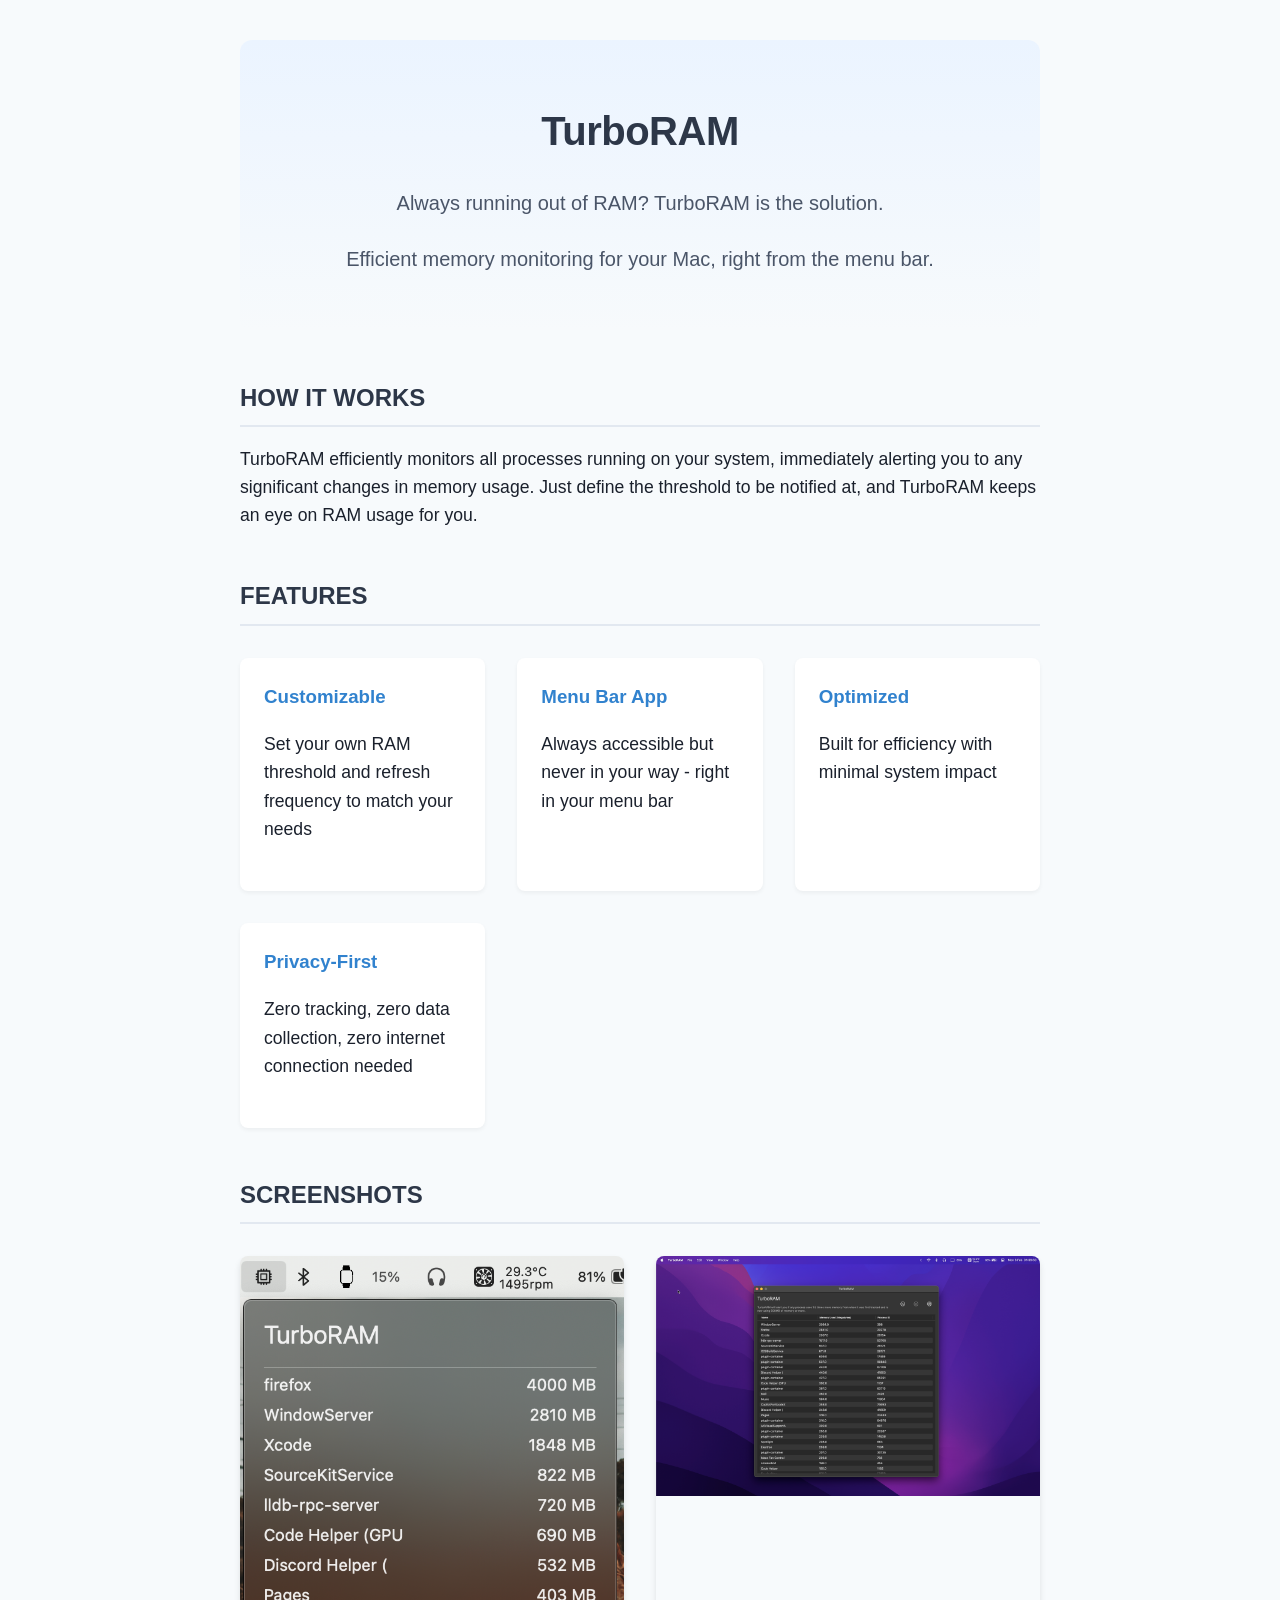
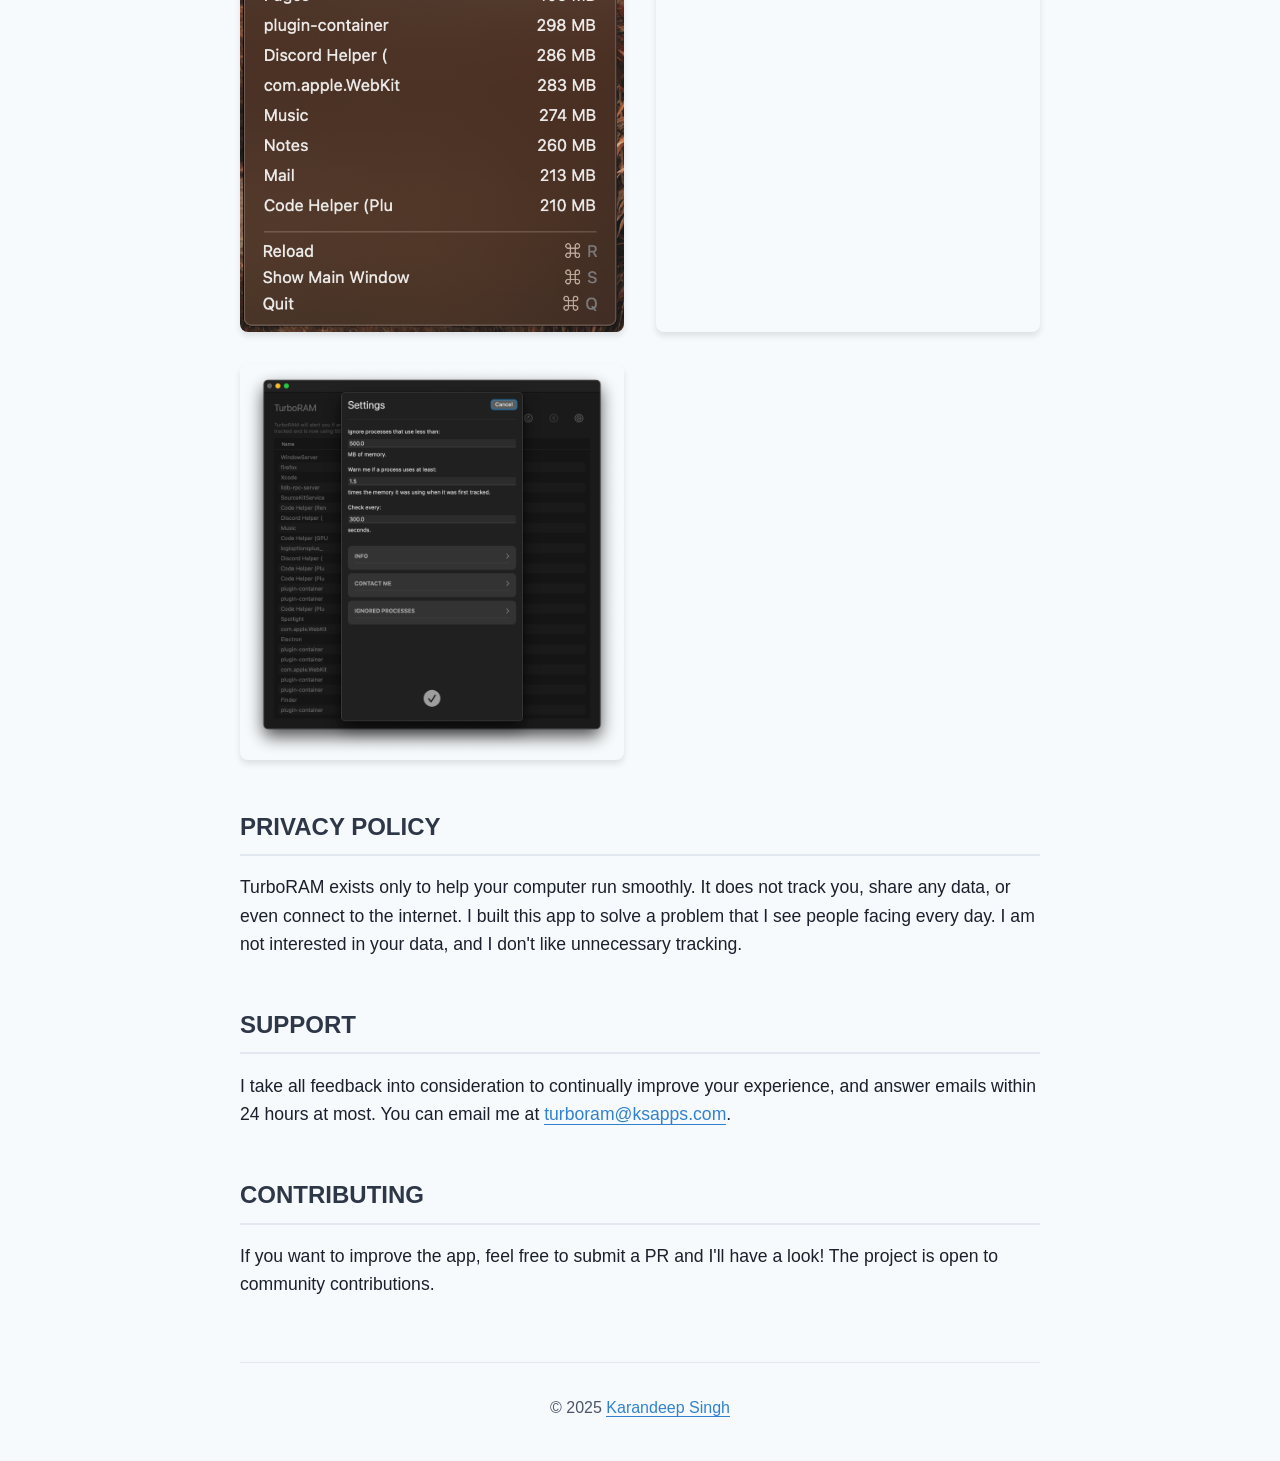
==== docs/index.html @ 718cce06 "new landing page" ====
<!DOCTYPE html>
<html>

<head>
    <title>TurboRAM - Smart RAM Management for Your Mac</title>
    <style>
        :root {
            --primary-color: #2D3748;
            --accent-color: #4A5568;
            --background-color: #F7FAFC;
            --text-color: #1A202C;
            --highlight-color: #3182CE;
        }

        body {
            font-family: -apple-system, BlinkMacSystemFont, "Segoe UI", Roboto, Helvetica, Arial, sans-serif;
            margin: 0;
            padding: 0;
            line-height: 1.6;
            color: var(--text-color);
            background-color: var(--background-color);
        }

        .container {
            max-width: 800px;
            margin: 0 auto;
            padding: 40px 20px;
        }

        h1,
        h2 {
            color: var(--primary-color);
        }

        h1 {
            font-size: 2.5rem;
            text-align: center;
            margin-bottom: 1.5rem;
            letter-spacing: -0.5px;
        }

        h2 {
            font-size: 1.5rem;
            margin-top: 2.5rem;
            margin-bottom: 1rem;
            padding-bottom: 0.5rem;
            border-bottom: 2px solid #E2E8F0;
        }

        p {
            margin-bottom: 1.5rem;
            font-size: 1.1rem;
        }

        .hero {
            text-align: center;
            margin-bottom: 3rem;
            padding: 2rem 0;
            background: linear-gradient(to bottom, #EBF4FF, var(--background-color));
            border-radius: 12px;
        }

        .hero p {
            font-size: 1.25rem;
            color: var(--accent-color);
            max-width: 600px;
            margin: 0 auto 1.5rem;
        }

        .features {
            display: grid;
            grid-template-columns: repeat(auto-fit, minmax(200px, 1fr));
            gap: 2rem;
            margin: 2rem 0;
        }

        .feature-card {
            padding: 1.5rem;
            background: white;
            border-radius: 8px;
            box-shadow: 0 2px 4px rgba(0, 0, 0, 0.05);
        }

        .feature-card h3 {
            color: var(--highlight-color);
            margin-top: 0;
        }

        .screenshots {
            display: grid;
            grid-template-columns: repeat(auto-fit, minmax(300px, 1fr));
            gap: 2rem;
            margin: 2rem 0;
        }

        .screenshot {
            border-radius: 8px;
            overflow: hidden;
            box-shadow: 0 4px 6px rgba(0, 0, 0, 0.1);
        }

        .screenshot img {
            width: 100%;
            height: auto;
            display: block;
        }

        .section {
            margin-bottom: 3rem;
        }

        .footer {
            text-align: center;
            margin-top: 4rem;
            padding-top: 2rem;
            border-top: 1px solid #E2E8F0;
            color: var(--accent-color);
        }

        a {
            color: var(--highlight-color);
            text-decoration: none;
            border-bottom: 1px solid currentColor;
            transition: opacity 0.2s ease;
        }

        a:hover {
            opacity: 0.8;
        }

        @media (max-width: 640px) {
            h1 {
                font-size: 2rem;
            }

            .hero p {
                font-size: 1.1rem;
            }

            .container {
                padding: 20px;
            }

            .features {
                grid-template-columns: 1fr;
            }
        }
    </style>
</head>

<body>
    <div class="container">
        <header class="hero">
            <h1>TurboRAM</h1>
            <p>Always running out of RAM? TurboRAM is the solution.</p>
            <p>Efficient memory monitoring for your Mac, right from the menu bar.</p>
        </header>

        <section class="section">
            <h2>HOW IT WORKS</h2>
            <p>TurboRAM efficiently monitors all processes running on your system, immediately alerting you to any
                significant changes in memory usage. Just define the threshold to be notified at, and TurboRAM keeps an
                eye on RAM usage for you.</p>
        </section>

        <section class="section">
            <h2>FEATURES</h2>
            <div class="features">
                <div class="feature-card">
                    <h3>Customizable</h3>
                    <p>Set your own RAM threshold and refresh frequency to match your needs</p>
                </div>
                <div class="feature-card">
                    <h3>Menu Bar App</h3>
                    <p>Always accessible but never in your way - right in your menu bar</p>
                </div>
                <div class="feature-card">
                    <h3>Optimized</h3>
                    <p>Built for efficiency with minimal system impact</p>
                </div>
                <div class="feature-card">
                    <h3>Privacy-First</h3>
                    <p>Zero tracking, zero data collection, zero internet connection needed</p>
                </div>
            </div>
        </section>

        <section class="section">
            <h2>SCREENSHOTS</h2>
            <div class="screenshots">
                <div class="screenshot">
                    <img src="1.png" alt="TurboRAM Screenshot 1" />
                </div>
                <div class="screenshot">
                    <img src="2.png" alt="TurboRAM Screenshot 2" />
                </div>
                <div class="screenshot">
                    <img src="3.png" alt="TurboRAM Screenshot 3" />
                </div>
            </div>
        </section>

        <section class="section">
            <h2>PRIVACY POLICY</h2>
            <p>TurboRAM exists only to help your computer run smoothly. It does not track you, share any data, or even
                connect to the internet. I built this app to solve a problem that I see people facing every day. I am
                not interested in your data, and I don't like unnecessary tracking.</p>
        </section>

        <section class="section">
            <h2>SUPPORT</h2>
            <p>I take all feedback into consideration to continually improve your experience, and answer emails within
                24 hours at most. You can email me at <a href="mailto:turboram@ksapps.com">turboram@ksapps.com</a>.</p>
        </section>

        <section class="section">
            <h2>CONTRIBUTING</h2>
            <p>If you want to improve the app, feel free to submit a PR and I'll have a look! The project is open to
                community contributions.</p>
        </section>

        <footer class="footer">
            &copy; 2025 <a href="https://ksapps.com">Karandeep Singh</a>
        </footer>
    </div>
</body>

</html>
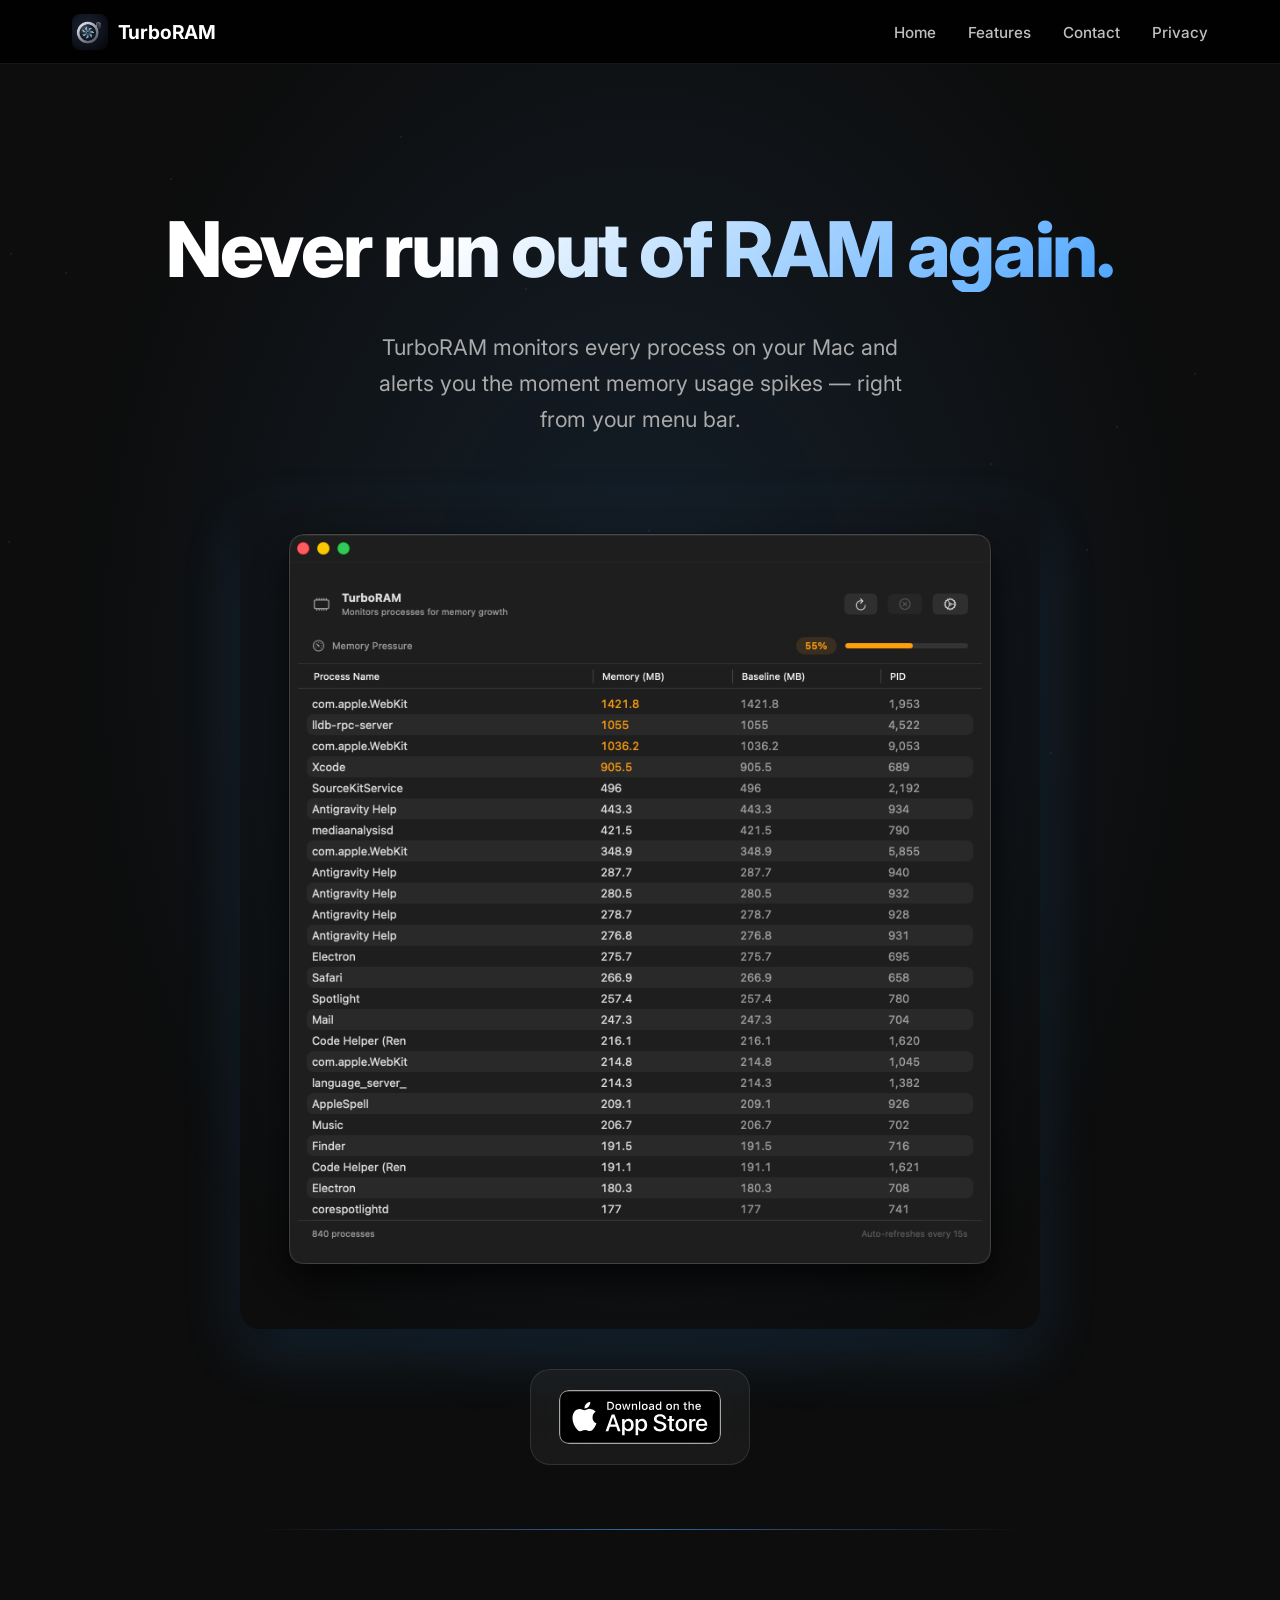
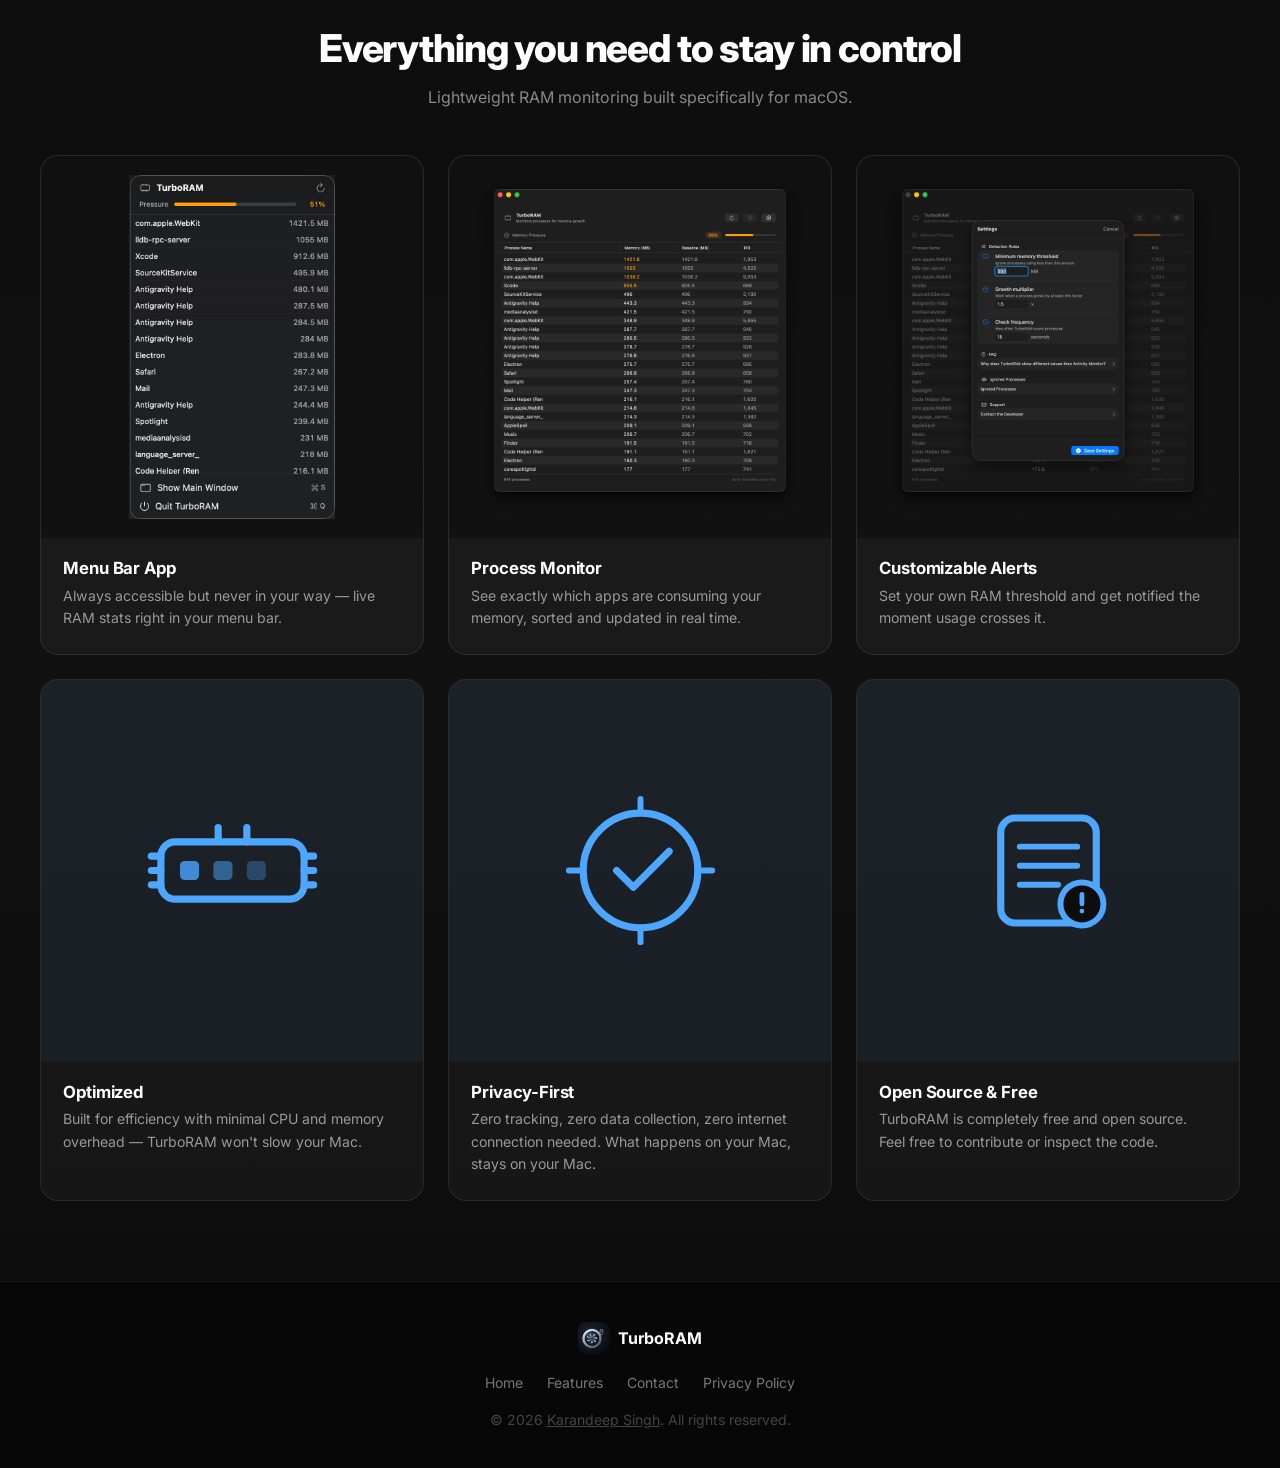
==== commit 7126f7d9: "redesign website" ====
--- a/docs/index.html
+++ b/docs/index.html
@@ -1,228 +1,273 @@
-<!DOCTYPE html>
-<html>
+<!doctype html>
+<html lang="en">
 
 <head>
+    <meta charset="utf-8">
+    <meta name="viewport" content="width=device-width, initial-scale=1, shrink-to-fit=no">
+
+    <!-- Favicon -->
+    <link rel="icon" href="./assets/images/appIcon.webp">
+    <link rel="apple-touch-icon" href="./assets/images/appIcon.webp">
+
+    <!-- Primary Meta -->
     <title>TurboRAM - Smart RAM Management for Your Mac</title>
-    <style>
-        :root {
-            --primary-color: #2D3748;
-            --accent-color: #4A5568;
-            --background-color: #F7FAFC;
-            --text-color: #1A202C;
-            --highlight-color: #3182CE;
-        }
-
-        body {
-            font-family: -apple-system, BlinkMacSystemFont, "Segoe UI", Roboto, Helvetica, Arial, sans-serif;
-            margin: 0;
-            padding: 0;
-            line-height: 1.6;
-            color: var(--text-color);
-            background-color: var(--background-color);
-        }
-
-        .container {
-            max-width: 800px;
-            margin: 0 auto;
-            padding: 40px 20px;
-        }
-
-        h1,
-        h2 {
-            color: var(--primary-color);
-        }
-
-        h1 {
-            font-size: 2.5rem;
-            text-align: center;
-            margin-bottom: 1.5rem;
-            letter-spacing: -0.5px;
-        }
-
-        h2 {
-            font-size: 1.5rem;
-            margin-top: 2.5rem;
-            margin-bottom: 1rem;
-            padding-bottom: 0.5rem;
-            border-bottom: 2px solid #E2E8F0;
-        }
-
-        p {
-            margin-bottom: 1.5rem;
-            font-size: 1.1rem;
-        }
-
-        .hero {
-            text-align: center;
-            margin-bottom: 3rem;
-            padding: 2rem 0;
-            background: linear-gradient(to bottom, #EBF4FF, var(--background-color));
-            border-radius: 12px;
-        }
-
-        .hero p {
-            font-size: 1.25rem;
-            color: var(--accent-color);
-            max-width: 600px;
-            margin: 0 auto 1.5rem;
-        }
-
-        .features {
-            display: grid;
-            grid-template-columns: repeat(auto-fit, minmax(200px, 1fr));
-            gap: 2rem;
-            margin: 2rem 0;
-        }
-
-        .feature-card {
-            padding: 1.5rem;
-            background: white;
-            border-radius: 8px;
-            box-shadow: 0 2px 4px rgba(0, 0, 0, 0.05);
-        }
-
-        .feature-card h3 {
-            color: var(--highlight-color);
-            margin-top: 0;
-        }
-
-        .screenshots {
-            display: grid;
-            grid-template-columns: repeat(auto-fit, minmax(300px, 1fr));
-            gap: 2rem;
-            margin: 2rem 0;
-        }
-
-        .screenshot {
-            border-radius: 8px;
-            overflow: hidden;
-            box-shadow: 0 4px 6px rgba(0, 0, 0, 0.1);
-        }
-
-        .screenshot img {
-            width: 100%;
-            height: auto;
-            display: block;
-        }
-
-        .section {
-            margin-bottom: 3rem;
-        }
-
-        .footer {
-            text-align: center;
-            margin-top: 4rem;
-            padding-top: 2rem;
-            border-top: 1px solid #E2E8F0;
-            color: var(--accent-color);
-        }
-
-        a {
-            color: var(--highlight-color);
-            text-decoration: none;
-            border-bottom: 1px solid currentColor;
-            transition: opacity 0.2s ease;
-        }
-
-        a:hover {
-            opacity: 0.8;
-        }
-
-        @media (max-width: 640px) {
-            h1 {
-                font-size: 2rem;
-            }
-
-            .hero p {
-                font-size: 1.1rem;
-            }
-
-            .container {
-                padding: 20px;
-            }
-
-            .features {
-                grid-template-columns: 1fr;
-            }
-        }
-    </style>
+    <meta name="description"
+        content="Always running out of RAM? TurboRAM monitors all your Mac processes and alerts you the moment memory usage spikes — right from the menu bar. Customizable, lightweight, and completely private.">
+    <meta name="robots" content="index, follow">
+    <meta name="author" content="TurboRAM">
+    <meta name="keywords"
+        content="RAM cleaner, memory manager, Mac RAM, menu bar app, memory monitor, macOS utility, process monitor, RAM alert, TurboRAM">
+    <link rel="canonical" href="https://turboram.ksapps.com/">
+
+    <!-- Preconnect for performance -->
+    <link rel="preconnect" href="https://apps.apple.com">
+
+    <!-- Open Graph / Facebook -->
+    <meta property="og:type" content="website">
+    <meta property="og:url" content="https://turboram.ksapps.com/">
+    <meta property="og:title" content="TurboRAM - Smart RAM Management for Your Mac">
+    <meta property="og:description"
+        content="Always running out of RAM? TurboRAM monitors all your Mac processes and alerts you the moment memory usage spikes — right from the menu bar.">
+    <meta property="og:image" content="https://turboram.ksapps.com/assets/images/TurboRAM_Main.png">
+    <meta property="og:image:width" content="1200">
+    <meta property="og:image:height" content="630">
+    <meta property="og:site_name" content="TurboRAM">
+
+    <!-- Twitter Card -->
+    <meta name="twitter:card" content="summary_large_image">
+    <meta name="twitter:title" content="TurboRAM - Smart RAM Management for Your Mac">
+    <meta name="twitter:description"
+        content="Always running out of RAM? TurboRAM monitors all your Mac processes and alerts you the moment memory usage spikes.">
+    <meta name="twitter:image" content="https://turboram.ksapps.com/assets/images/TurboRAM_Main.png">
+
+    <!-- Structured Data: SoftwareApplication -->
+    <script type="application/ld+json">
+    {
+      "@context": "https://schema.org",
+      "@type": "SoftwareApplication",
+      "name": "TurboRAM",
+      "operatingSystem": "macOS",
+      "applicationCategory": "UtilitiesApplication",
+      "description": "Always running out of RAM? TurboRAM monitors all your Mac processes and alerts you the moment memory usage spikes — right from the menu bar.",
+      "offers": {
+        "@type": "Offer",
+        "price": "0",
+        "priceCurrency": "USD"
+      },
+      "url": "https://turboram.ksapps.com/",
+      "image": "https://turboram.ksapps.com/assets/images/appIcon.webp",
+      "publisher": {
+        "@type": "Organization",
+        "name": "TurboRAM"
+      }
+    }
+    </script>
+
+    <link rel="stylesheet" href="styles/styles.css">
+    <link rel="stylesheet" href="styles/index.css">
 </head>
 
 <body>
-    <div class="container">
-        <header class="hero">
-            <h1>TurboRAM</h1>
-            <p>Always running out of RAM? TurboRAM is the solution.</p>
-            <p>Efficient memory monitoring for your Mac, right from the menu bar.</p>
-        </header>
-
-        <section class="section">
-            <h2>HOW IT WORKS</h2>
-            <p>TurboRAM efficiently monitors all processes running on your system, immediately alerting you to any
-                significant changes in memory usage. Just define the threshold to be notified at, and TurboRAM keeps an
-                eye on RAM usage for you.</p>
-        </section>
-
-        <section class="section">
-            <h2>FEATURES</h2>
-            <div class="features">
-                <div class="feature-card">
-                    <h3>Customizable</h3>
-                    <p>Set your own RAM threshold and refresh frequency to match your needs</p>
-                </div>
-                <div class="feature-card">
-                    <h3>Menu Bar App</h3>
-                    <p>Always accessible but never in your way - right in your menu bar</p>
-                </div>
-                <div class="feature-card">
-                    <h3>Optimized</h3>
-                    <p>Built for efficiency with minimal system impact</p>
-                </div>
-                <div class="feature-card">
-                    <h3>Privacy-First</h3>
-                    <p>Zero tracking, zero data collection, zero internet connection needed</p>
+    <!-- Animated background particles -->
+    <div class="particles">
+        <div class="particle" style="left: 10%; animation-delay: 0s;"></div>
+        <div class="particle" style="left: 20%; animation-delay: 1s;"></div>
+        <div class="particle" style="left: 30%; animation-delay: 2s;"></div>
+        <div class="particle" style="left: 40%; animation-delay: 3s;"></div>
+        <div class="particle" style="left: 50%; animation-delay: 4s;"></div>
+        <div class="particle" style="left: 60%; animation-delay: 5s;"></div>
+        <div class="particle" style="left: 70%; animation-delay: 2s;"></div>
+        <div class="particle" style="left: 80%; animation-delay: 3s;"></div>
+        <div class="particle" style="left: 90%; animation-delay: 1s;"></div>
+    </div>
+
+    <!-- Navigation -->
+    <nav id="navbar" style="position: relative;">
+        <div class="nav-container">
+            <a class="logo" href="#">
+                <img src="./assets/images/appIcon.webp" alt="TurboRAM Icon">
+                <span>TurboRAM</span>
+            </a>
+            <ul class="nav-links" id="navLinks">
+                <li><a href="#">Home</a></li>
+                <li><a href="#features">Features</a></li>
+                <li><a href="Contact">Contact</a></li>
+                <li><a href="PrivacyPolicy">Privacy</a></li>
+            </ul>
+            <button class="nav-toggle" id="navToggle" aria-label="Toggle navigation" aria-expanded="false">
+                <span></span>
+                <span></span>
+                <span></span>
+            </button>
+        </div>
+    </nav>
+
+    <!-- Hero Section -->
+    <section id="home" class="hero">
+        <h1>Never run out of RAM again.</h1>
+        <h2>TurboRAM monitors every process on your Mac and alerts you the moment memory usage spikes — right from your
+            menu bar.</h2>
+        <img src="./assets/images/TurboRAM_Main.png" alt="TurboRAM app showing memory usage overview on macOS"
+            class="hero-image" width="800" height="533" fetchpriority="high">
+
+        <div class="download-section">
+            <a href="https://apps.apple.com/app/turboram" rel="noopener noreferrer" target="_blank">
+                <img src="./assets/images/AppStore.svg" class="download-link" alt="Download on the Mac App Store">
+            </a>
+        </div>
+    </section>
+
+    <!-- Features Section -->
+    <section id="features" class="features">
+        <div class="features-container">
+            <h2 class="features-heading">Everything you need to stay in control</h2>
+            <p class="features-subheading">Lightweight RAM monitoring built specifically for macOS.</p>
+            <div class="features-grid">
+                <div class="feature-card loading">
+                    <div class="feature-icon-wrapper">
+                        <img src="./assets/images/TurboRAM_MenuBar.png"
+                            alt="TurboRAM menu bar icon showing live memory usage" class="feature-icon" loading="lazy">
+                    </div>
+                    <div class="feature-content">
+                        <h3>Menu Bar App</h3>
+                        <p>Always accessible but never in your way — live RAM stats right in your menu bar.</p>
+                    </div>
+                </div>
+                <div class="feature-card loading">
+                    <div class="feature-icon-wrapper">
+                        <img src="./assets/images/TurboRAM_Main.png"
+                            alt="TurboRAM process list showing memory usage per app" class="feature-icon"
+                            loading="lazy">
+                    </div>
+                    <div class="feature-content">
+                        <h3>Process Monitor</h3>
+                        <p>See exactly which apps are consuming your memory, sorted and updated in real time.</p>
+                    </div>
+                </div>
+                <div class="feature-card loading">
+                    <div class="feature-icon-wrapper">
+                        <img src="./assets/images/TurboRAM_Settings.png"
+                            alt="TurboRAM settings panel showing threshold and refresh frequency controls"
+                            class="feature-icon" loading="lazy">
+                    </div>
+                    <div class="feature-content">
+                        <h3>Customizable Alerts</h3>
+                        <p>Set your own RAM threshold and get notified the moment usage crosses it.</p>
+                    </div>
+                </div>
+                <div class="feature-card loading">
+                    <div class="feature-icon-wrapper feature-icon-wrapper--text">
+                        <svg viewBox="0 0 80 80" fill="none" xmlns="http://www.w3.org/2000/svg" class="feature-svg"
+                            aria-hidden="true">
+                            <rect x="10" y="28" width="60" height="24" rx="6" stroke="#4da6ff" stroke-width="3" />
+                            <rect x="18" y="36" width="8" height="8" rx="2" fill="#4da6ff" opacity="0.8" />
+                            <rect x="32" y="36" width="8" height="8" rx="2" fill="#4da6ff" opacity="0.5" />
+                            <rect x="46" y="36" width="8" height="8" rx="2" fill="#4da6ff" opacity="0.3" />
+                            <line x1="34" y1="28" x2="34" y2="22" stroke="#4da6ff" stroke-width="3"
+                                stroke-linecap="round" />
+                            <line x1="46" y1="28" x2="46" y2="22" stroke="#4da6ff" stroke-width="3"
+                                stroke-linecap="round" />
+                            <line x1="70" y1="34" x2="74" y2="34" stroke="#4da6ff" stroke-width="3"
+                                stroke-linecap="round" />
+                            <line x1="70" y1="40" x2="74" y2="40" stroke="#4da6ff" stroke-width="3"
+                                stroke-linecap="round" />
+                            <line x1="70" y1="46" x2="74" y2="46" stroke="#4da6ff" stroke-width="3"
+                                stroke-linecap="round" />
+                            <line x1="6" y1="34" x2="10" y2="34" stroke="#4da6ff" stroke-width="3"
+                                stroke-linecap="round" />
+                            <line x1="6" y1="40" x2="10" y2="40" stroke="#4da6ff" stroke-width="3"
+                                stroke-linecap="round" />
+                            <line x1="6" y1="46" x2="10" y2="46" stroke="#4da6ff" stroke-width="3"
+                                stroke-linecap="round" />
+                        </svg>
+                    </div>
+                    <div class="feature-content">
+                        <h3>Optimized</h3>
+                        <p>Built for efficiency with minimal CPU and memory overhead — TurboRAM won't slow your Mac.</p>
+                    </div>
+                </div>
+                <div class="feature-card loading">
+                    <div class="feature-icon-wrapper feature-icon-wrapper--text">
+                        <svg viewBox="0 0 80 80" fill="none" xmlns="http://www.w3.org/2000/svg" class="feature-svg"
+                            aria-hidden="true">
+                            <circle cx="40" cy="40" r="24" stroke="#4da6ff" stroke-width="3" />
+                            <path d="M30 40 L37 47 L52 32" stroke="#4da6ff" stroke-width="3" stroke-linecap="round"
+                                stroke-linejoin="round" />
+                            <path d="M40 16 L40 10" stroke="#4da6ff" stroke-width="2.5" stroke-linecap="round" />
+                            <path d="M40 70 L40 64" stroke="#4da6ff" stroke-width="2.5" stroke-linecap="round" />
+                            <path d="M16 40 L10 40" stroke="#4da6ff" stroke-width="2.5" stroke-linecap="round" />
+                            <path d="M70 40 L64 40" stroke="#4da6ff" stroke-width="2.5" stroke-linecap="round" />
+                        </svg>
+                    </div>
+                    <div class="feature-content">
+                        <h3>Privacy-First</h3>
+                        <p>Zero tracking, zero data collection, zero internet connection needed. What happens on your
+                            Mac, stays on your Mac.</p>
+                    </div>
+                </div>
+                <div class="feature-card loading">
+                    <div class="feature-icon-wrapper feature-icon-wrapper--text">
+                        <svg viewBox="0 0 80 80" fill="none" xmlns="http://www.w3.org/2000/svg" class="feature-svg"
+                            aria-hidden="true">
+                            <rect x="20" y="18" width="40" height="44" rx="6" stroke="#4da6ff" stroke-width="3" />
+                            <line x1="28" y1="30" x2="52" y2="30" stroke="#4da6ff" stroke-width="2.5"
+                                stroke-linecap="round" />
+                            <line x1="28" y1="38" x2="52" y2="38" stroke="#4da6ff" stroke-width="2.5"
+                                stroke-linecap="round" />
+                            <line x1="28" y1="46" x2="44" y2="46" stroke="#4da6ff" stroke-width="2.5"
+                                stroke-linecap="round" />
+                            <circle cx="54" cy="54" r="9" fill="#0d0d0d" stroke="#4da6ff" stroke-width="2.5" />
+                            <line x1="54" y1="50" x2="54" y2="54" stroke="#4da6ff" stroke-width="2"
+                                stroke-linecap="round" />
+                            <circle cx="54" cy="57" r="1" fill="#4da6ff" />
+                        </svg>
+                    </div>
+                    <div class="feature-content">
+                        <h3>Open Source &amp; Free</h3>
+                        <p>TurboRAM is completely free and open source. Feel free to contribute or inspect the code.</p>
+                    </div>
                 </div>
             </div>
-        </section>
-
-        <section class="section">
-            <h2>SCREENSHOTS</h2>
-            <div class="screenshots">
-                <div class="screenshot">
-                    <img src="1.png" alt="TurboRAM Screenshot 1" />
-                </div>
-                <div class="screenshot">
-                    <img src="2.png" alt="TurboRAM Screenshot 2" />
-                </div>
-                <div class="screenshot">
-                    <img src="3.png" alt="TurboRAM Screenshot 3" />
-                </div>
+        </div>
+    </section>
+
+    <!-- Footer -->
+    <footer class="site-footer">
+        <div class="footer-container">
+            <div class="footer-logo">
+                <img src="./assets/images/appIcon.webp" alt="TurboRAM app icon" width="32" height="32">
+                <span>TurboRAM</span>
             </div>
-        </section>
-
-        <section class="section">
-            <h2>PRIVACY POLICY</h2>
-            <p>TurboRAM exists only to help your computer run smoothly. It does not track you, share any data, or even
-                connect to the internet. I built this app to solve a problem that I see people facing every day. I am
-                not interested in your data, and I don't like unnecessary tracking.</p>
-        </section>
-
-        <section class="section">
-            <h2>SUPPORT</h2>
-            <p>I take all feedback into consideration to continually improve your experience, and answer emails within
-                24 hours at most. You can email me at <a href="mailto:turboram@ksapps.com">turboram@ksapps.com</a>.</p>
-        </section>
-
-        <section class="section">
-            <h2>CONTRIBUTING</h2>
-            <p>If you want to improve the app, feel free to submit a PR and I'll have a look! The project is open to
-                community contributions.</p>
-        </section>
-
-        <footer class="footer">
-            &copy; 2025 <a href="https://ksapps.com">Karandeep Singh</a>
-        </footer>
-    </div>
+            <nav class="footer-links" aria-label="Footer navigation">
+                <a href="#">Home</a>
+                <a href="#features">Features</a>
+                <a href="Contact">Contact</a>
+                <a href="PrivacyPolicy">Privacy Policy</a>
+            </nav>
+            <p class="footer-copy">&copy; <span id="footer-year"></span> <a href="https://ksapps.com"
+                    style="color: inherit; text-decoration: underline;">Karandeep Singh</a>. All rights reserved.</p>
+        </div>
+    </footer>
+
+    <script src="scripts/index.js"></script>
+    <script>
+        // Hamburger menu toggle
+        const navToggle = document.getElementById('navToggle');
+        const navLinks = document.getElementById('navLinks');
+        navToggle.addEventListener('click', () => {
+            const isOpen = navLinks.classList.toggle('open');
+            navToggle.classList.toggle('open', isOpen);
+            navToggle.setAttribute('aria-expanded', isOpen);
+        });
+        // Close mobile menu when a link is clicked
+        navLinks.querySelectorAll('a').forEach(link => {
+            link.addEventListener('click', () => {
+                navLinks.classList.remove('open');
+                navToggle.classList.remove('open');
+                navToggle.setAttribute('aria-expanded', 'false');
+            });
+        });
+    </script>
 </body>
 
 </html>
--- a/docs/styles/styles.css
+++ b/docs/styles/styles.css
@@ -0,0 +1,15 @@
+/* Global base — applied to all pages */
+*, *::before, *::after {
+  box-sizing: border-box;
+}
+
+html {
+  scroll-behavior: smooth;
+}
+
+body {
+  margin: 0;
+  padding: 0;
+  background-color: #0d0d0d;
+  color: #d4d4d4;
+}
--- a/docs/styles/index.css
+++ b/docs/styles/index.css
@@ -0,0 +1,586 @@
+/* ===========================
+   Google Font
+   =========================== */
+@import url('https://fonts.googleapis.com/css2?family=Inter:wght@400;500;600;700;800&display=swap');
+
+* {
+  box-sizing: border-box;
+}
+
+html,
+body {
+  font-family: 'Inter', system-ui, -apple-system, BlinkMacSystemFont, 'Segoe UI', sans-serif;
+}
+
+/* ===========================
+   Animated background particles
+   =========================== */
+.particles {
+  position: fixed;
+  top: 0;
+  left: 0;
+  width: 100%;
+  height: 100%;
+  z-index: -1;
+  opacity: 0.15;
+  pointer-events: none;
+}
+
+.particle {
+  position: absolute;
+  width: 2px;
+  height: 2px;
+  background: #4da6ff;
+  border-radius: 50%;
+  animation: float 6s ease-in-out infinite;
+}
+
+@keyframes float {
+  0%,
+  100% {
+    transform: translateY(0px) rotate(0deg);
+  }
+  50% {
+    transform: translateY(-20px) rotate(180deg);
+  }
+}
+
+/* ===========================
+   Navigation
+   =========================== */
+nav#navbar {
+  width: 100%;
+  position: sticky;
+  top: 0;
+  z-index: 100;
+  background: rgba(0, 0, 0, 0.85);
+  backdrop-filter: blur(14px);
+  -webkit-backdrop-filter: blur(14px);
+  border-bottom: 1px solid rgba(255, 255, 255, 0.08);
+}
+
+.nav-container {
+  max-width: 1200px;
+  margin: 0 auto;
+  display: flex;
+  justify-content: space-between;
+  align-items: center;
+  padding: 0.85rem 2rem;
+}
+
+.logo {
+  display: flex;
+  align-items: center;
+  gap: 0.6rem;
+  text-decoration: none;
+}
+
+.logo img {
+  width: 36px;
+  height: 36px;
+  border-radius: 8px;
+  transition: transform 0.3s ease;
+}
+
+.logo:hover img {
+  transform: scale(1.1);
+}
+
+.logo span {
+  font-size: 1.2rem;
+  font-weight: 700;
+  color: #ffffff;
+  letter-spacing: -0.01em;
+}
+
+/* Desktop nav links */
+.nav-links {
+  display: flex;
+  list-style: none;
+  gap: 2rem;
+  margin: 0;
+  padding: 0;
+}
+
+.nav-links a {
+  color: rgba(255, 255, 255, 0.75);
+  text-decoration: none;
+  font-size: 0.95rem;
+  font-weight: 500;
+  transition: color 0.2s ease;
+  position: relative;
+}
+
+.nav-links a::after {
+  content: '';
+  position: absolute;
+  bottom: -4px;
+  left: 0;
+  width: 0;
+  height: 2px;
+  background: #4da6ff;
+  border-radius: 2px;
+  transition: width 0.25s ease;
+}
+
+.nav-links a:hover {
+  color: #ffffff;
+}
+
+.nav-links a:hover::after {
+  width: 100%;
+}
+
+/* Hamburger button — hidden on desktop */
+.nav-toggle {
+  display: none;
+  flex-direction: column;
+  justify-content: center;
+  gap: 5px;
+  background: none;
+  border: none;
+  cursor: pointer;
+  padding: 4px;
+  width: 36px;
+  height: 36px;
+}
+
+.nav-toggle span {
+  display: block;
+  width: 24px;
+  height: 2px;
+  background: rgba(255, 255, 255, 0.85);
+  border-radius: 2px;
+  transition: all 0.3s ease;
+  transform-origin: center;
+}
+
+/* Hamburger open state */
+.nav-toggle.open span:nth-child(1) {
+  transform: translateY(7px) rotate(45deg);
+}
+.nav-toggle.open span:nth-child(2) {
+  opacity: 0;
+  transform: scaleX(0);
+}
+.nav-toggle.open span:nth-child(3) {
+  transform: translateY(-7px) rotate(-45deg);
+}
+
+/* ===========================
+   Hero Section
+   =========================== */
+.hero {
+  min-height: 100vh;
+  display: flex;
+  flex-direction: column;
+  justify-content: center;
+  align-items: center;
+  text-align: center;
+  padding: 5rem 2rem 4rem;
+  position: relative;
+}
+
+.hero::before {
+  content: '';
+  position: absolute;
+  top: 0;
+  left: 0;
+  right: 0;
+  bottom: 0;
+  background: radial-gradient(ellipse at 50% 40%, rgba(77, 166, 255, 0.12) 0%, transparent 65%);
+  z-index: -1;
+}
+
+.hero h1 {
+  font-size: clamp(2.4rem, 6vw, 5rem);
+  font-weight: 800;
+  background: linear-gradient(135deg, #ffffff 30%, #4da6ff 100%);
+  -webkit-background-clip: text;
+  -webkit-text-fill-color: transparent;
+  background-clip: text;
+  margin-bottom: 1.25rem;
+  line-height: 1.1;
+  letter-spacing: -0.03em;
+  animation: fadeInUp 0.8s ease-out both;
+}
+
+.hero h2 {
+  font-size: clamp(1rem, 2.5vw, 1.35rem);
+  color: #aaaaaa;
+  margin-bottom: 2.5rem;
+  max-width: 560px;
+  line-height: 1.65;
+  font-weight: 400;
+  animation: fadeInUp 0.8s ease-out 0.2s both;
+}
+
+@keyframes fadeInUp {
+  from {
+    opacity: 0;
+    transform: translateY(24px);
+  }
+  to {
+    opacity: 1;
+    transform: translateY(0);
+  }
+}
+
+.hero-image {
+  width: 100%;
+  max-width: 800px;
+  height: auto;
+  margin: 1.5rem 0 2rem;
+  border-radius: 20px;
+  box-shadow: 0 24px 60px rgba(77, 166, 255, 0.15), 0 8px 24px rgba(0, 0, 0, 0.5);
+  animation: fadeInUp 0.8s ease-out 0.4s both;
+  transition: transform 0.35s ease, box-shadow 0.35s ease;
+}
+
+.hero-image:hover {
+  transform: scale(1.02);
+  box-shadow: 0 32px 70px rgba(77, 166, 255, 0.22), 0 12px 32px rgba(0, 0, 0, 0.5);
+}
+
+/* ===========================
+   Download Section
+   =========================== */
+.download-section {
+  display: flex;
+  flex-wrap: wrap;
+  gap: 1rem;
+  justify-content: center;
+  align-items: center;
+  margin-top: 0.5rem;
+  padding: 1.25rem 1.75rem;
+  background: rgba(255, 255, 255, 0.05);
+  border-radius: 20px;
+  border: 1px solid rgba(255, 255, 255, 0.1);
+  backdrop-filter: blur(10px);
+  animation: fadeInUp 0.8s ease-out 0.6s both;
+}
+
+.download-link {
+  height: 54px;
+  transition: transform 0.25s ease, box-shadow 0.25s ease;
+  border-radius: 10px;
+  display: block;
+}
+
+.download-link:hover {
+  transform: translateY(-4px);
+  box-shadow: 0 10px 24px rgba(77, 166, 255, 0.25);
+}
+
+/* ===========================
+   Features Section
+   =========================== */
+.features {
+  padding: 6rem 2rem 5rem;
+  background: linear-gradient(180deg, #0d0d0d 0%, #111111 50%, #0d0d0d 100%);
+  position: relative;
+}
+
+.features::before {
+  content: '';
+  position: absolute;
+  top: 0;
+  left: 50%;
+  transform: translateX(-50%);
+  width: 60%;
+  height: 1px;
+  background: linear-gradient(90deg, transparent, rgba(77, 166, 255, 0.6), transparent);
+}
+
+.features-container {
+  max-width: 1200px;
+  margin: 0 auto;
+}
+
+.features-heading {
+  text-align: center;
+  font-size: clamp(1.6rem, 3.5vw, 2.4rem);
+  font-weight: 800;
+  color: #ffffff;
+  margin: 0 0 0.75rem;
+  letter-spacing: -0.03em;
+}
+
+.features-subheading {
+  text-align: center;
+  color: #888;
+  font-size: 1rem;
+  margin-bottom: 3rem;
+  font-weight: 400;
+}
+
+/* Features grid — 3 columns on wide, 2 on medium, 1 on mobile */
+.features-grid {
+  display: grid;
+  grid-template-columns: repeat(3, 1fr);
+  gap: 1.5rem;
+}
+
+/* Feature card — vertical image-on-top layout */
+.feature-card {
+  background: rgba(255, 255, 255, 0.04);
+  border-radius: 18px;
+  overflow: hidden;
+  border: 1px solid rgba(255, 255, 255, 0.08);
+  transition: transform 0.3s ease, box-shadow 0.3s ease, border-color 0.3s ease;
+  position: relative;
+  display: flex;
+  flex-direction: column;
+}
+
+.feature-card::after {
+  content: '';
+  position: absolute;
+  inset: 0;
+  background: linear-gradient(135deg, rgba(77, 166, 255, 0.07) 0%, transparent 60%);
+  opacity: 0;
+  transition: opacity 0.3s ease;
+  pointer-events: none;
+  border-radius: inherit;
+}
+
+.feature-card:hover::after {
+  opacity: 1;
+}
+
+.feature-card:hover {
+  transform: translateY(-6px);
+  box-shadow: 0 20px 48px rgba(77, 166, 255, 0.15);
+  border-color: rgba(77, 166, 255, 0.25);
+}
+
+/* Image area — square crop */
+.feature-icon-wrapper {
+  width: 100%;
+  aspect-ratio: 1 / 1;
+  overflow: hidden;
+  background: rgba(0, 0, 0, 0.3);
+}
+
+/* Variant for SVG illustration cards */
+.feature-icon-wrapper--text {
+  display: flex;
+  align-items: center;
+  justify-content: center;
+  background: rgba(77, 166, 255, 0.06);
+}
+
+.feature-svg {
+  width: 50%;
+  height: 50%;
+}
+
+.feature-icon {
+  width: 100%;
+  height: 100%;
+  padding: 5%;
+  object-fit: contain;
+  display: block;
+  transition: transform 0.4s ease;
+}
+
+.feature-card:hover .feature-icon {
+  transform: scale(1.05);
+}
+
+/* Text content area */
+.feature-content {
+  padding: 1.25rem 1.4rem 1.5rem;
+  display: flex;
+  flex-direction: column;
+  gap: 0.4rem;
+  flex: 1;
+}
+
+.feature-content h3 {
+  font-size: 1.05rem;
+  font-weight: 700;
+  color: #ffffff;
+  margin: 0;
+  letter-spacing: -0.01em;
+}
+
+.feature-content p {
+  color: #999999;
+  line-height: 1.6;
+  font-size: 0.88rem;
+  margin: 0;
+}
+
+/* ===========================
+   Card reveal animation
+   =========================== */
+.feature-card.loading {
+  opacity: 0;
+  transform: translateY(20px);
+}
+
+.feature-card.loading.visible {
+  animation: cardFadeIn 0.5s ease-out forwards;
+}
+
+@keyframes cardFadeIn {
+  to {
+    opacity: 1;
+    transform: translateY(0);
+  }
+}
+
+/* ===========================
+   Smooth scrolling
+   =========================== */
+html {
+  scroll-behavior: smooth;
+}
+
+/* ===========================
+   Site Footer
+   =========================== */
+.site-footer {
+  background: #070707;
+  border-top: 1px solid rgba(255, 255, 255, 0.06);
+  padding: 2.5rem 2rem;
+  color: #888;
+  font-size: 0.875rem;
+}
+
+.footer-container {
+  max-width: 1200px;
+  margin: 0 auto;
+  display: flex;
+  flex-direction: column;
+  align-items: center;
+  gap: 1.25rem;
+  text-align: center;
+}
+
+.footer-logo {
+  display: flex;
+  align-items: center;
+  gap: 0.5rem;
+}
+
+.footer-logo img {
+  border-radius: 6px;
+}
+
+.footer-logo span {
+  font-size: 1rem;
+  font-weight: 700;
+  color: #ffffff;
+}
+
+.footer-links {
+  display: flex;
+  flex-wrap: wrap;
+  justify-content: center;
+  gap: 0.25rem 1.5rem;
+}
+
+.footer-links a {
+  color: #777;
+  text-decoration: none;
+  transition: color 0.2s ease;
+}
+
+.footer-links a:hover {
+  color: #4da6ff;
+}
+
+.footer-copy {
+  margin: 0;
+  color: #444;
+}
+
+/* ===========================
+   Responsive — Tablet (≤ 960px)
+   =========================== */
+@media (max-width: 960px) {
+  .features-grid {
+    grid-template-columns: repeat(2, 1fr);
+  }
+}
+
+/* ===========================
+   Responsive — Mobile (≤ 680px)
+   =========================== */
+@media (max-width: 680px) {
+  /* Show hamburger, hide desktop links */
+  .nav-toggle {
+    display: flex;
+  }
+
+  .nav-links {
+    display: none;
+    position: absolute;
+    top: 100%;
+    left: 0;
+    right: 0;
+    flex-direction: column;
+    gap: 0;
+    background: rgba(0, 0, 0, 0.97);
+    border-bottom: 1px solid rgba(255, 255, 255, 0.08);
+    padding: 0.5rem 0 1rem;
+  }
+
+  .nav-links.open {
+    display: flex;
+  }
+
+  .nav-links li {
+    list-style: none;
+  }
+
+  .nav-links a {
+    display: block;
+    padding: 0.8rem 2rem;
+    font-size: 1rem;
+    color: rgba(255, 255, 255, 0.85);
+  }
+
+  .nav-links a::after {
+    display: none;
+  }
+
+  .nav-links a:hover {
+    background: rgba(255, 255, 255, 0.05);
+    color: #ffffff;
+  }
+
+  /* Hero adjustments */
+  .hero {
+    padding: 4rem 1.25rem 3rem;
+  }
+
+  /* Features */
+  .features {
+    padding: 4rem 1.25rem 3.5rem;
+  }
+
+  .features-grid {
+    grid-template-columns: 1fr;
+    gap: 1.25rem;
+  }
+
+  /* Download section */
+  .download-section {
+    flex-direction: column;
+    align-items: center;
+    padding: 1rem 1.25rem;
+  }
+}
+
+@media (max-width: 400px) {
+  .nav-container {
+    padding: 0.75rem 1.25rem;
+  }
+
+  .feature-content {
+    padding: 1rem 1.1rem 1.25rem;
+  }
+}
